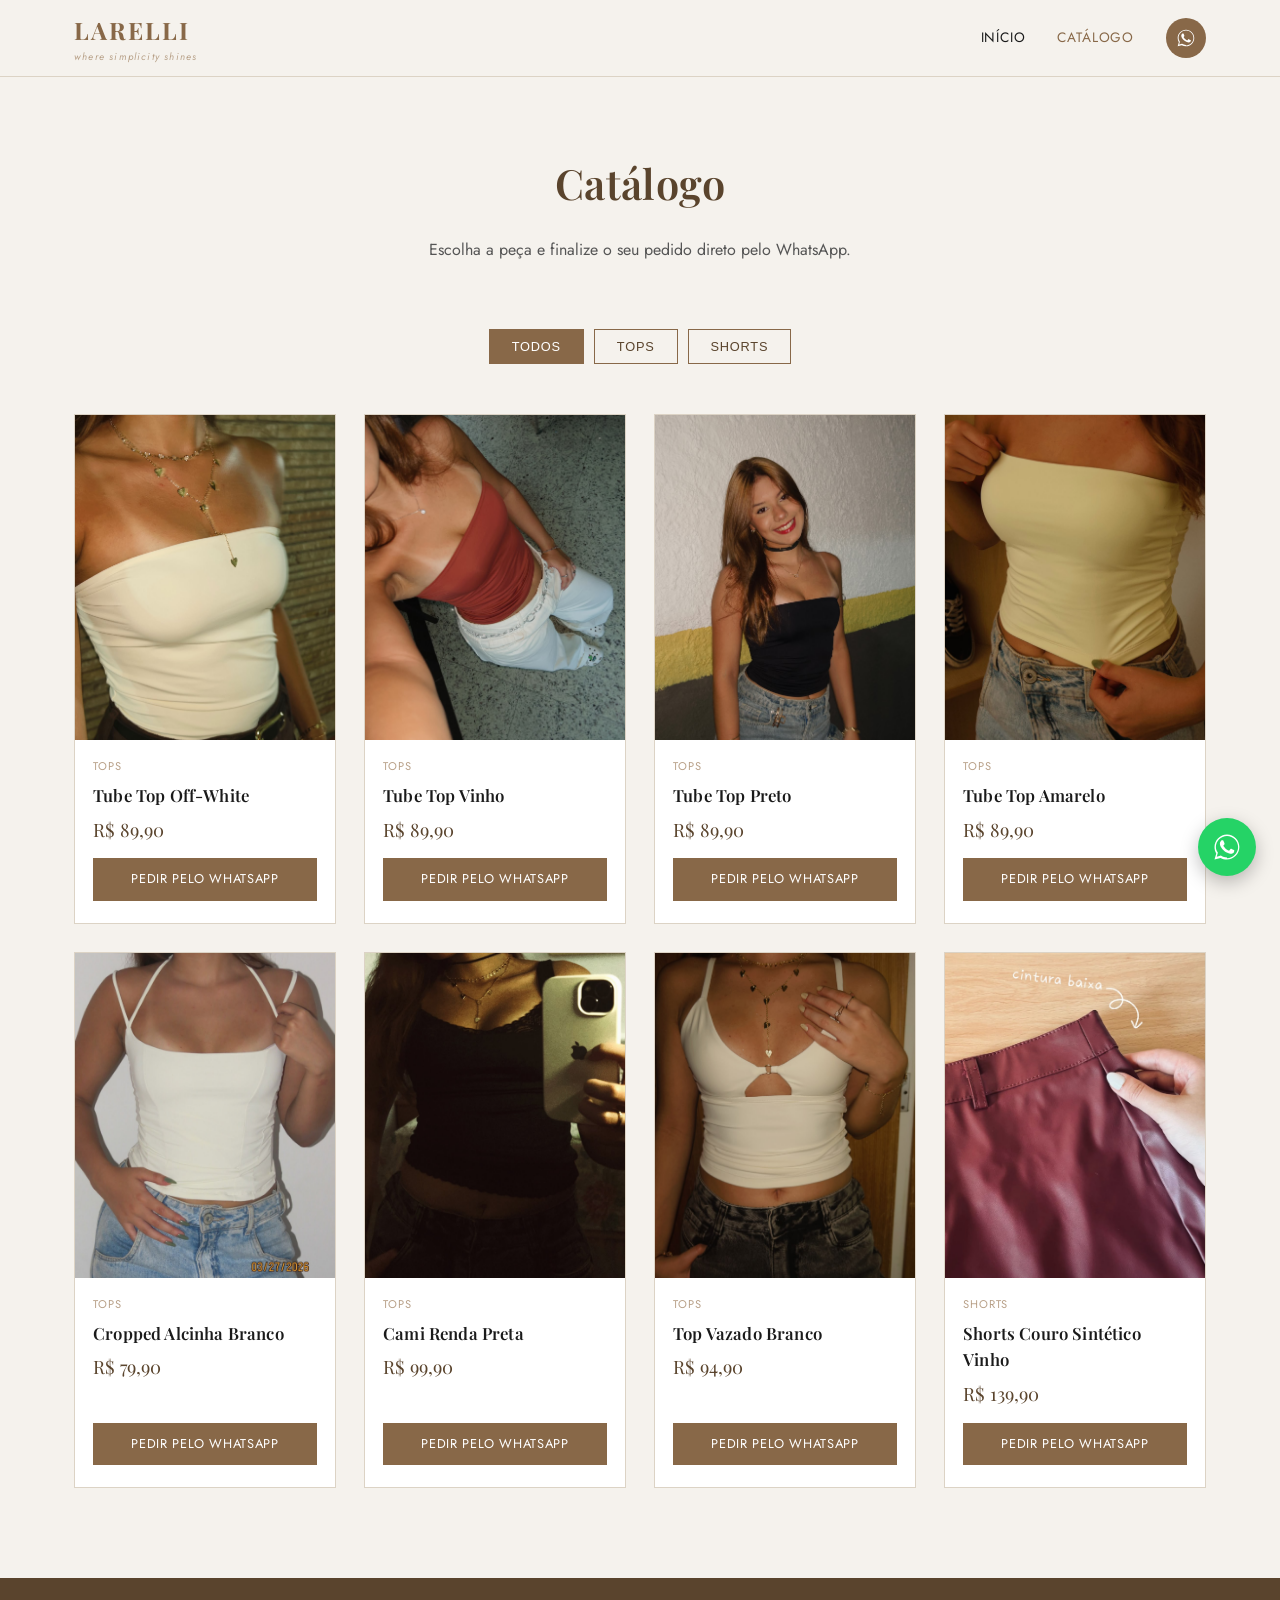
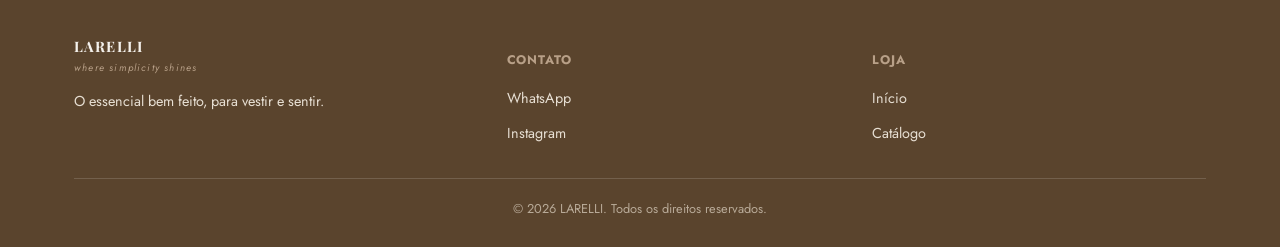
==== catalogo.html @ 491c31d4 "Site inicial da LARELLI" ====
<!DOCTYPE html>
<html lang="pt-BR">
<head>
<meta charset="UTF-8">
<meta name="viewport" content="width=device-width, initial-scale=1.0">
<title>Catálogo — LARELLI</title>
<link rel="icon" type="image/jpeg" href="assets/marca/monograma-larelli.jpeg">
<link rel="preconnect" href="https://fonts.googleapis.com">
<link href="https://fonts.googleapis.com/css2?family=Playfair+Display:wght@500;600;700&family=Jost:wght@300;400;500;600&display=swap" rel="stylesheet">
<link rel="stylesheet" href="assets/css/style.css">
</head>
<body>

<header class="site-header">
  <div class="container">
    <a href="index.html" class="logo">LARELLI<span>where simplicity shines</span></a>
    <nav class="nav">
      <a href="index.html">Início</a>
      <a href="catalogo.html" class="active">Catálogo</a>
      <a class="nav-whatsapp" id="wa-header" target="_blank" rel="noopener" aria-label="WhatsApp">
        <svg viewBox="0 0 24 24" fill="currentColor"><path d="M17.5 14.4c-.3-.1-1.7-.9-2-1-.3-.1-.5-.1-.7.1-.2.3-.8 1-.9 1.2-.2.2-.3.2-.6.1-.3-.1-1.3-.5-2.4-1.5-.9-.8-1.5-1.8-1.7-2.1-.2-.3 0-.5.1-.6.1-.1.3-.3.4-.5.1-.1.2-.3.3-.4.1-.2 0-.4 0-.5C10 9 9.4 7.6 9.1 7c-.2-.5-.4-.4-.6-.4h-.5c-.2 0-.5.1-.7.3-.2.3-1 1-1 2.4s1 2.8 1.1 3c.1.2 2 3.1 4.9 4.3.7.3 1.2.5 1.6.6.7.2 1.3.2 1.8.1.5-.1 1.7-.7 1.9-1.4.2-.7.2-1.2.2-1.4-.1-.1-.3-.2-.6-.3z"/><path d="M12 2C6.5 2 2 6.5 2 12c0 1.9.5 3.6 1.4 5.2L2 22l4.9-1.3c1.5.8 3.2 1.3 5 1.3 5.5 0 10-4.5 10-10S17.5 2 12 2zm0 18.3c-1.7 0-3.3-.5-4.6-1.3l-.3-.2-3.3.9.9-3.2-.2-.3C3.6 14.8 3.1 13.4 3.1 12c0-4.9 4-8.9 8.9-8.9s8.9 4 8.9 8.9-4 8.9-8.9 8.9z"/></svg>
      </a>
    </nav>
    <button class="nav-toggle" aria-label="Menu">
      <svg viewBox="0 0 24 24" fill="none" stroke="currentColor" stroke-width="1.8"><path d="M3 6h18M3 12h18M3 18h18"/></svg>
    </button>
  </div>
</header>

<div class="catalogo-header container">
  <h1>Catálogo</h1>
  <p>Escolha a peça e finalize o seu pedido direto pelo WhatsApp.</p>
</div>

<div class="filtros">
  <button class="filtro-btn active" data-categoria="todos">Todos</button>
  <button class="filtro-btn" data-categoria="tops">Tops</button>
  <button class="filtro-btn" data-categoria="shorts">Shorts</button>
</div>

<div class="container catalogo-grid">
  <div class="grid-produtos" id="grid-produtos">

    <div class="produto-card" data-categoria="tops" data-nome="Tube Top Off-White" data-preco="R$ 89,90"
         data-fotos='["assets/produtos/tube-top-off-white/01.jpeg","assets/produtos/tube-top-off-white/02.jpeg","assets/produtos/tube-top-off-white/03.jpeg","assets/produtos/tube-top-off-white/04.jpeg","assets/produtos/tube-top-off-white/05.jpeg","assets/produtos/tube-top-off-white/06.jpeg","assets/produtos/tube-top-off-white/07.jpeg"]'>
      <div class="produto-photo"><img src="assets/produtos/tube-top-off-white/01.jpeg" alt="Tube Top Off-White"></div>
      <div class="produto-info">
        <span class="categoria">Tops</span><h3>Tube Top Off-White</h3><span class="preco">R$ 89,90</span>
        <a href="#" class="btn-whatsapp-card btn-wa-produto">Pedir pelo WhatsApp</a>
      </div>
    </div>

    <div class="produto-card" data-categoria="tops" data-nome="Tube Top Vinho" data-preco="R$ 89,90"
         data-fotos='["assets/produtos/tube-top-vinho/01.jpeg","assets/produtos/tube-top-vinho/02.jpeg","assets/produtos/tube-top-vinho/03.jpeg","assets/produtos/tube-top-vinho/04.jpeg","assets/produtos/tube-top-vinho/05.jpeg"]'>
      <div class="produto-photo"><img src="assets/produtos/tube-top-vinho/01.jpeg" alt="Tube Top Vinho"></div>
      <div class="produto-info">
        <span class="categoria">Tops</span><h3>Tube Top Vinho</h3><span class="preco">R$ 89,90</span>
        <a href="#" class="btn-whatsapp-card btn-wa-produto">Pedir pelo WhatsApp</a>
      </div>
    </div>

    <div class="produto-card" data-categoria="tops" data-nome="Tube Top Preto" data-preco="R$ 89,90"
         data-fotos='["assets/produtos/tube-top-preto/01.jpeg","assets/produtos/tube-top-preto/02.jpeg","assets/produtos/tube-top-preto/03.jpeg"]'>
      <div class="produto-photo"><img src="assets/produtos/tube-top-preto/01.jpeg" alt="Tube Top Preto"></div>
      <div class="produto-info">
        <span class="categoria">Tops</span><h3>Tube Top Preto</h3><span class="preco">R$ 89,90</span>
        <a href="#" class="btn-whatsapp-card btn-wa-produto">Pedir pelo WhatsApp</a>
      </div>
    </div>

    <div class="produto-card" data-categoria="tops" data-nome="Tube Top Amarelo" data-preco="R$ 89,90"
         data-fotos='["assets/produtos/tube-top-amarelo/01.jpeg","assets/produtos/tube-top-amarelo/02.jpeg","assets/produtos/tube-top-amarelo/03.jpeg","assets/produtos/tube-top-amarelo/04.jpeg","assets/produtos/tube-top-amarelo/05.jpeg","assets/produtos/tube-top-amarelo/06.jpeg","assets/produtos/tube-top-amarelo/07.jpeg","assets/produtos/tube-top-amarelo/08.jpeg"]'>
      <div class="produto-photo"><img src="assets/produtos/tube-top-amarelo/01.jpeg" alt="Tube Top Amarelo"></div>
      <div class="produto-info">
        <span class="categoria">Tops</span><h3>Tube Top Amarelo</h3><span class="preco">R$ 89,90</span>
        <a href="#" class="btn-whatsapp-card btn-wa-produto">Pedir pelo WhatsApp</a>
      </div>
    </div>

    <div class="produto-card" data-categoria="tops" data-nome="Cropped Alcinha Branco" data-preco="R$ 79,90"
         data-fotos='["assets/produtos/cropped-alcinha-branco/01.jpeg","assets/produtos/cropped-alcinha-branco/02.jpeg","assets/produtos/cropped-alcinha-branco/03.jpeg","assets/produtos/cropped-alcinha-branco/04.jpeg","assets/produtos/cropped-alcinha-branco/05.jpeg","assets/produtos/cropped-alcinha-branco/06.jpeg","assets/produtos/cropped-alcinha-branco/07.jpeg","assets/produtos/cropped-alcinha-branco/08.jpeg","assets/produtos/cropped-alcinha-branco/09.jpeg","assets/produtos/cropped-alcinha-branco/10.jpeg","assets/produtos/cropped-alcinha-branco/11.jpeg"]'>
      <div class="produto-photo"><img src="assets/produtos/cropped-alcinha-branco/01.jpeg" alt="Cropped Alcinha Branco"></div>
      <div class="produto-info">
        <span class="categoria">Tops</span><h3>Cropped Alcinha Branco</h3><span class="preco">R$ 79,90</span>
        <a href="#" class="btn-whatsapp-card btn-wa-produto">Pedir pelo WhatsApp</a>
      </div>
    </div>

    <div class="produto-card" data-categoria="tops" data-nome="Cami Renda Preta" data-preco="R$ 99,90"
         data-fotos='["assets/produtos/cami-renda-preta/01.jpeg","assets/produtos/cami-renda-preta/02.jpeg"]'>
      <div class="produto-photo"><img src="assets/produtos/cami-renda-preta/01.jpeg" alt="Cami Renda Preta"></div>
      <div class="produto-info">
        <span class="categoria">Tops</span><h3>Cami Renda Preta</h3><span class="preco">R$ 99,90</span>
        <a href="#" class="btn-whatsapp-card btn-wa-produto">Pedir pelo WhatsApp</a>
      </div>
    </div>

    <div class="produto-card" data-categoria="tops" data-nome="Top Vazado Branco" data-preco="R$ 94,90"
         data-fotos='["assets/produtos/top-vazado-branco/01.jpeg","assets/produtos/top-vazado-branco/02.jpeg"]'>
      <div class="produto-photo"><img src="assets/produtos/top-vazado-branco/01.jpeg" alt="Top Vazado Branco"></div>
      <div class="produto-info">
        <span class="categoria">Tops</span><h3>Top Vazado Branco</h3><span class="preco">R$ 94,90</span>
        <a href="#" class="btn-whatsapp-card btn-wa-produto">Pedir pelo WhatsApp</a>
      </div>
    </div>

    <div class="produto-card" data-categoria="shorts" data-nome="Shorts Couro Sintético Vinho" data-preco="R$ 139,90"
         data-fotos='["assets/produtos/shorts-couro-vinho/01.jpeg","assets/produtos/shorts-couro-vinho/02.jpeg","assets/produtos/shorts-couro-vinho/03.jpeg","assets/produtos/shorts-couro-vinho/04.jpeg"]'>
      <div class="produto-photo"><img src="assets/produtos/shorts-couro-vinho/01.jpeg" alt="Shorts Couro Sintético Vinho"></div>
      <div class="produto-info">
        <span class="categoria">Shorts</span><h3>Shorts Couro Sintético Vinho</h3><span class="preco">R$ 139,90</span>
        <a href="#" class="btn-whatsapp-card btn-wa-produto">Pedir pelo WhatsApp</a>
      </div>
    </div>

  </div>
</div>

<footer class="site-footer">
  <div class="container">
    <div class="footer-grid">
      <div>
        <a href="index.html" class="logo">LARELLI<span>where simplicity shines</span></a>
        <p style="margin-top:14px; max-width:32ch;">O essencial bem feito, para vestir e sentir.</p>
      </div>
      <div>
        <h4>Contato</h4>
        <ul>
          <li><a id="wa-footer" href="#" target="_blank" rel="noopener">WhatsApp</a></li>
          <li><a id="ig-footer" href="#" target="_blank" rel="noopener">Instagram</a></li>
        </ul>
      </div>
      <div>
        <h4>Loja</h4>
        <ul>
          <li><a href="index.html">Início</a></li>
          <li><a href="catalogo.html">Catálogo</a></li>
        </ul>
      </div>
    </div>
    <div class="footer-bottom">© 2026 LARELLI. Todos os direitos reservados.</div>
  </div>
</footer>

<a href="#" id="wa-float" class="whatsapp-float" target="_blank" rel="noopener" aria-label="Fale no WhatsApp">
  <svg viewBox="0 0 24 24" fill="currentColor"><path d="M17.5 14.4c-.3-.1-1.7-.9-2-1-.3-.1-.5-.1-.7.1-.2.3-.8 1-.9 1.2-.2.2-.3.2-.6.1-.3-.1-1.3-.5-2.4-1.5-.9-.8-1.5-1.8-1.7-2.1-.2-.3 0-.5.1-.6.1-.1.3-.3.4-.5.1-.1.2-.3.3-.4.1-.2 0-.4 0-.5C10 9 9.4 7.6 9.1 7c-.2-.5-.4-.4-.6-.4h-.5c-.2 0-.5.1-.7.3-.2.3-1 1-1 2.4s1 2.8 1.1 3c.1.2 2 3.1 4.9 4.3.7.3 1.2.5 1.6.6.7.2 1.3.2 1.8.1.5-.1 1.7-.7 1.9-1.4.2-.7.2-1.2.2-1.4-.1-.1-.3-.2-.6-.3z"/><path d="M12 2C6.5 2 2 6.5 2 12c0 1.9.5 3.6 1.4 5.2L2 22l4.9-1.3c1.5.8 3.2 1.3 5 1.3 5.5 0 10-4.5 10-10S17.5 2 12 2zm0 18.3c-1.7 0-3.3-.5-4.6-1.3l-.3-.2-3.3.9.9-3.2-.2-.3C3.6 14.8 3.1 13.4 3.1 12c0-4.9 4-8.9 8.9-8.9s8.9 4 8.9 8.9-4 8.9-8.9 8.9z"/></svg>
</a>

<!-- Lightbox -->
<div class="lightbox" id="lightbox">
  <div class="lightbox-content">
    <button class="lightbox-close" aria-label="Fechar">
      <svg viewBox="0 0 24 24" fill="none" stroke="currentColor" stroke-width="1.8"><path d="M6 6l12 12M18 6L6 18"/></svg>
    </button>
    <button class="lightbox-nav lightbox-prev" aria-label="Anterior">
      <svg viewBox="0 0 24 24" fill="none" stroke="currentColor" stroke-width="2"><path d="M15 18l-6-6 6-6"/></svg>
    </button>
    <button class="lightbox-nav lightbox-next" aria-label="Próxima">
      <svg viewBox="0 0 24 24" fill="none" stroke="currentColor" stroke-width="2"><path d="M9 18l6-6-6-6"/></svg>
    </button>
    <div class="lightbox-main"><img src="" alt=""></div>
    <div class="lightbox-thumbs"></div>
    <div class="lightbox-info">
      <h3></h3>
      <div class="preco"></div>
      <a href="#" class="btn" target="_blank" rel="noopener">
        <svg width="16" height="16" viewBox="0 0 24 24" fill="currentColor"><path d="M17.5 14.4c-.3-.1-1.7-.9-2-1-.3-.1-.5-.1-.7.1-.2.3-.8 1-.9 1.2-.2.2-.3.2-.6.1-.3-.1-1.3-.5-2.4-1.5-.9-.8-1.5-1.8-1.7-2.1-.2-.3 0-.5.1-.6.1-.1.3-.3.4-.5.1-.1.2-.3.3-.4.1-.2 0-.4 0-.5C10 9 9.4 7.6 9.1 7c-.2-.5-.4-.4-.6-.4h-.5c-.2 0-.5.1-.7.3-.2.3-1 1-1 2.4s1 2.8 1.1 3c.1.2 2 3.1 4.9 4.3.7.3 1.2.5 1.6.6.7.2 1.3.2 1.8.1.5-.1 1.7-.7 1.9-1.4.2-.7.2-1.2.2-1.4-.1-.1-.3-.2-.6-.3z"/><path d="M12 2C6.5 2 2 6.5 2 12c0 1.9.5 3.6 1.4 5.2L2 22l4.9-1.3c1.5.8 3.2 1.3 5 1.3 5.5 0 10-4.5 10-10S17.5 2 12 2zm0 18.3c-1.7 0-3.3-.5-4.6-1.3l-.3-.2-3.3.9.9-3.2-.2-.3C3.6 14.8 3.1 13.4 3.1 12c0-4.9 4-8.9 8.9-8.9s8.9 4 8.9 8.9-4 8.9-8.9 8.9z"/></svg>
        Pedir pelo WhatsApp
      </a>
    </div>
  </div>
</div>

<script src="assets/js/config.js"></script>
<script>
  const waLink = `https://wa.me/${WHATSAPP_NUMERO}?text=${encodeURIComponent('Olá! Gostaria de saber mais sobre os produtos da loja.')}`;
  document.getElementById('wa-header').href = waLink;
  document.getElementById('wa-footer').href = waLink;
  document.getElementById('wa-float').href = waLink;
  document.getElementById('ig-footer').href = `https://instagram.com/${INSTAGRAM_USUARIO}`;

  document.querySelectorAll('.btn-wa-produto').forEach(btn => {
    const card = btn.closest('.produto-card');
    btn.href = `https://wa.me/${WHATSAPP_NUMERO}?text=${encodeURIComponent('Olá! Tenho interesse no produto: ' + card.dataset.nome + '. Ele ainda está disponível?')}`;
  });
</script>
<script src="assets/js/main.js"></script>
</body>
</html>
---- assets/css/style.css ----
/* LARELLI — paleta extraída da logo real da marca */
:root {
  --bg: #F5F2ED;
  --bg-alt: #ECE6DC;
  --text: #1A1A1A;
  --accent: #886848;
  --accent-dark: #5A442D;
  --tan: #B8A088;
  --white: #FFFFFF;
  --border: #DCD3C5;

  --font-serif: 'Playfair Display', 'Georgia', serif;
  --font-sans: 'Jost', 'Helvetica Neue', Arial, sans-serif;

  --max-width: 1180px;
}

* { box-sizing: border-box; }

html { scroll-behavior: smooth; }

body {
  margin: 0;
  background: var(--bg);
  color: var(--text);
  font-family: var(--font-sans);
  font-size: 16px;
  line-height: 1.6;
  -webkit-font-smoothing: antialiased;
}

img { max-width: 100%; display: block; }

a { color: inherit; text-decoration: none; }

h1, h2, h3 {
  font-family: var(--font-serif);
  font-weight: 600;
  margin: 0 0 0.5em;
  letter-spacing: 0.01em;
}

.container {
  max-width: var(--max-width);
  margin: 0 auto;
  padding: 0 24px;
}

/* ---------- Header ---------- */
.site-header {
  position: fixed;
  top: 0; left: 0; right: 0;
  z-index: 100;
  background: rgba(245, 242, 237, 0.92);
  backdrop-filter: blur(6px);
  border-bottom: 1px solid var(--border);
}

.site-header .container {
  display: flex;
  align-items: center;
  justify-content: space-between;
  height: 76px;
}

.logo {
  font-family: var(--font-serif);
  font-size: 1.5rem;
  font-weight: 700;
  letter-spacing: 0.08em;
  color: var(--accent);
}

.logo span {
  display: block;
  font-family: var(--font-sans);
  font-style: italic;
  font-size: 0.62rem;
  letter-spacing: 0.12em;
  color: var(--tan);
  font-weight: 400;
  text-transform: lowercase;
}

.nav {
  display: flex;
  align-items: center;
  gap: 32px;
}

.nav a {
  font-size: 0.85rem;
  letter-spacing: 0.06em;
  text-transform: uppercase;
  color: var(--text);
  transition: color 0.2s ease;
}

.nav a:hover, .nav a.active { color: var(--accent); }

.nav-whatsapp {
  display: flex;
  align-items: center;
  justify-content: center;
  width: 40px; height: 40px;
  border-radius: 50%;
  background: var(--accent);
  color: var(--white) !important;
  transition: background 0.2s ease;
}
.nav-whatsapp:hover { background: var(--accent-dark); }
.nav-whatsapp svg { width: 20px; height: 20px; }

.nav-toggle {
  display: none;
  background: none;
  border: none;
  cursor: pointer;
  padding: 4px;
}
.nav-toggle svg { width: 26px; height: 26px; color: var(--text); }

/* ---------- Hero ---------- */
.hero {
  padding: 150px 0 80px;
}

.hero .container {
  display: grid;
  grid-template-columns: 1.1fr 0.9fr;
  gap: 56px;
  align-items: center;
}

.hero-photo {
  aspect-ratio: 4/5;
  overflow: hidden;
  background: var(--bg-alt);
}
.hero-photo img { width: 100%; height: 100%; object-fit: cover; }

.hero-text .eyebrow {
  text-transform: uppercase;
  letter-spacing: 0.18em;
  font-size: 0.75rem;
  color: var(--tan);
  margin-bottom: 18px;
}

.hero-text h1 {
  font-size: clamp(2.2rem, 4vw, 3.2rem);
  line-height: 1.15;
  color: var(--accent-dark);
}

.hero-text p {
  color: #4a4a4a;
  max-width: 40ch;
  margin-bottom: 28px;
}

.btn {
  display: inline-flex;
  align-items: center;
  gap: 10px;
  padding: 14px 30px;
  background: var(--accent);
  color: var(--white);
  font-size: 0.85rem;
  letter-spacing: 0.08em;
  text-transform: uppercase;
  border: 1px solid var(--accent);
  transition: all 0.25s ease;
  cursor: pointer;
}
.btn:hover { background: var(--accent-dark); border-color: var(--accent-dark); }

.btn-outline {
  background: transparent;
  color: var(--accent-dark);
  border: 1px solid var(--accent-dark);
}
.btn-outline:hover { background: var(--accent-dark); color: var(--white); }

/* ---------- Sections ---------- */
section { padding: 80px 0; }
.section-alt { background: var(--bg-alt); }

.section-head {
  text-align: center;
  max-width: 620px;
  margin: 0 auto 48px;
}
.section-head .eyebrow {
  text-transform: uppercase;
  letter-spacing: 0.18em;
  font-size: 0.75rem;
  color: var(--tan);
  margin-bottom: 12px;
}
.section-head h2 { color: var(--accent-dark); font-size: clamp(1.8rem, 3vw, 2.4rem); }
.section-head p { color: #555; margin-top: 12px; }

.story-grid {
  display: grid;
  grid-template-columns: 0.9fr 1.1fr;
  gap: 56px;
  align-items: center;
}
.story-grid img { width: 100%; }
.story-grid blockquote {
  font-family: var(--font-serif);
  font-style: italic;
  font-size: 1.3rem;
  color: var(--accent-dark);
  border-left: 3px solid var(--accent);
  padding-left: 20px;
  margin: 24px 0;
}
.story-grid p { color: #444; }

/* Diferenciais */
.diferenciais {
  display: grid;
  grid-template-columns: repeat(4, 1fr);
  gap: 32px;
}
.diferencial {
  text-align: center;
  padding: 24px 16px;
}
.diferencial .icon {
  width: 48px; height: 48px;
  margin: 0 auto 16px;
  color: var(--accent);
}
.diferencial h3 { font-size: 1.05rem; color: var(--accent-dark); }
.diferencial p { font-size: 0.9rem; color: #666; margin: 0; }

/* Destaques / grid de produtos */
.grid-produtos {
  display: grid;
  grid-template-columns: repeat(4, 1fr);
  gap: 28px;
}

.produto-card {
  background: var(--white);
  border: 1px solid var(--border);
  display: flex;
  flex-direction: column;
  transition: transform 0.25s ease, box-shadow 0.25s ease;
}
.produto-card:hover { transform: translateY(-4px); box-shadow: 0 12px 28px rgba(90, 68, 45, 0.12); }

.produto-photo {
  aspect-ratio: 4/5;
  overflow: hidden;
  cursor: pointer;
  background: var(--bg-alt);
}
.produto-photo img { width: 100%; height: 100%; object-fit: cover; transition: transform 0.4s ease; }
.produto-card:hover .produto-photo img { transform: scale(1.04); }

.produto-info { padding: 18px 18px 22px; display: flex; flex-direction: column; gap: 6px; flex: 1; }
.produto-info .categoria { font-size: 0.7rem; text-transform: uppercase; letter-spacing: 0.08em; color: var(--tan); }
.produto-info h3 { font-size: 1.05rem; margin: 0; color: var(--text); }
.produto-info .preco { font-family: var(--font-serif); font-size: 1.15rem; color: var(--accent-dark); margin-bottom: 8px; }

.btn-whatsapp-card {
  margin-top: auto;
  display: flex;
  align-items: center;
  justify-content: center;
  gap: 8px;
  padding: 11px;
  background: var(--accent);
  color: var(--white);
  font-size: 0.8rem;
  letter-spacing: 0.05em;
  text-transform: uppercase;
  transition: background 0.2s ease;
}
.btn-whatsapp-card:hover { background: var(--accent-dark); }
.btn-whatsapp-card svg { width: 16px; height: 16px; }

.ver-catalogo-cta { text-align: center; margin-top: 48px; }

/* Instagram */
.instagram-grid {
  display: grid;
  grid-template-columns: repeat(4, 1fr);
  gap: 4px;
}
.instagram-grid a { aspect-ratio: 1; overflow: hidden; position: relative; }
.instagram-grid img { width: 100%; height: 100%; object-fit: cover; transition: transform 0.3s ease; }
.instagram-grid a:hover img { transform: scale(1.06); }

/* ---------- Catálogo ---------- */
.catalogo-header { padding: 150px 0 30px; text-align: center; }
.catalogo-header h1 { color: var(--accent-dark); font-size: clamp(2rem, 4vw, 2.6rem); }
.catalogo-header p { color: #555; }

.filtros {
  display: flex;
  justify-content: center;
  flex-wrap: wrap;
  gap: 10px;
  padding: 20px 0 50px;
}
.filtro-btn {
  padding: 9px 22px;
  border: 1px solid var(--accent);
  background: transparent;
  color: var(--accent-dark);
  font-size: 0.8rem;
  letter-spacing: 0.06em;
  text-transform: uppercase;
  cursor: pointer;
  transition: all 0.2s ease;
}
.filtro-btn:hover { background: var(--bg-alt); }
.filtro-btn.active { background: var(--accent); color: var(--white); }

.catalogo-grid { padding-bottom: 90px; }

/* ---------- Lightbox modal ---------- */
.lightbox {
  position: fixed;
  inset: 0;
  background: rgba(26, 26, 26, 0.92);
  z-index: 1000;
  display: none;
  align-items: center;
  justify-content: center;
  padding: 24px;
}
.lightbox.open { display: flex; }

.lightbox-content {
  position: relative;
  max-width: 720px;
  max-height: 92vh;
  width: 100%;
  background: var(--bg);
  padding: 24px;
  overflow-y: auto;
}

.lightbox-main {
  height: min(55vh, 520px);
  overflow: hidden;
  background: var(--bg-alt);
  margin-bottom: 14px;
}
.lightbox-main img { width: 100%; height: 100%; object-fit: contain; }

.lightbox-thumbs { display: flex; gap: 8px; overflow-x: auto; padding-bottom: 4px; }
.lightbox-thumbs img {
  width: 64px; height: 80px; object-fit: cover;
  cursor: pointer;
  opacity: 0.55;
  border: 1px solid transparent;
  flex-shrink: 0;
}
.lightbox-thumbs img.active { opacity: 1; border-color: var(--accent); }

.lightbox-info { margin-top: 16px; }
.lightbox-info h3 { color: var(--accent-dark); margin-bottom: 4px; }
.lightbox-info .preco { font-family: var(--font-serif); font-size: 1.2rem; color: var(--accent); margin-bottom: 14px; }

.lightbox-close {
  position: absolute;
  top: -44px; right: 0;
  background: none;
  border: none;
  color: var(--white);
  cursor: pointer;
  padding: 6px;
}
.lightbox-close svg { width: 26px; height: 26px; }

.lightbox-nav {
  position: absolute;
  top: 50%;
  transform: translateY(-50%);
  background: rgba(255,255,255,0.85);
  border: none;
  width: 40px; height: 40px;
  cursor: pointer;
  display: flex; align-items: center; justify-content: center;
}
.lightbox-nav svg { width: 20px; height: 20px; color: var(--accent-dark); }
.lightbox-prev { left: -20px; }
.lightbox-next { right: -20px; }

/* ---------- Floating WhatsApp button ---------- */
.whatsapp-float {
  position: fixed;
  bottom: 24px;
  right: 24px;
  width: 58px; height: 58px;
  border-radius: 50%;
  background: #25D366;
  display: flex;
  align-items: center;
  justify-content: center;
  box-shadow: 0 6px 18px rgba(0,0,0,0.25);
  z-index: 200;
  transition: transform 0.2s ease;
}
.whatsapp-float:hover { transform: scale(1.08); }
.whatsapp-float svg { width: 30px; height: 30px; color: white; }

/* ---------- Footer ---------- */
.site-footer {
  background: var(--accent-dark);
  color: var(--bg);
  padding: 56px 0 28px;
}
.footer-grid {
  display: grid;
  grid-template-columns: 1.2fr 1fr 1fr;
  gap: 32px;
  margin-bottom: 32px;
}
.footer-grid .logo { color: var(--bg); }
.footer-grid .logo span { color: var(--tan); }
.footer-grid p, .footer-grid a { color: #E7DFD3; font-size: 0.9rem; }
.footer-grid h4 {
  font-family: var(--font-sans);
  text-transform: uppercase;
  letter-spacing: 0.08em;
  font-size: 0.78rem;
  color: var(--tan);
  margin-bottom: 14px;
}
.footer-grid ul { list-style: none; padding: 0; margin: 0; display: flex; flex-direction: column; gap: 10px; }
.footer-grid a:hover { color: var(--white); }
.footer-bottom {
  border-top: 1px solid rgba(255,255,255,0.15);
  padding-top: 20px;
  text-align: center;
  font-size: 0.8rem;
  color: #B8AA98;
}

/* ---------- Responsive ---------- */
@media (max-width: 900px) {
  .hero .container { grid-template-columns: 1fr; }
  .hero-photo { order: -1; }
  .diferenciais { grid-template-columns: repeat(2, 1fr); }
  .grid-produtos { grid-template-columns: repeat(2, 1fr); }
  .instagram-grid { grid-template-columns: repeat(2, 1fr); }
  .story-grid { grid-template-columns: 1fr; }
  .footer-grid { grid-template-columns: 1fr; gap: 24px; }
}

@media (max-width: 600px) {
  .nav { position: fixed; top: 76px; left: 0; right: 0; background: var(--bg); flex-direction: column; padding: 24px; gap: 20px; border-bottom: 1px solid var(--border); transform: translateY(-150%); transition: transform 0.3s ease; }
  .nav.open { transform: translateY(0); }
  .nav-toggle { display: block; }
  .diferenciais { grid-template-columns: 1fr; }
  .grid-produtos { grid-template-columns: 1fr 1fr; gap: 16px; }
  .lightbox-nav { display: none; }
}
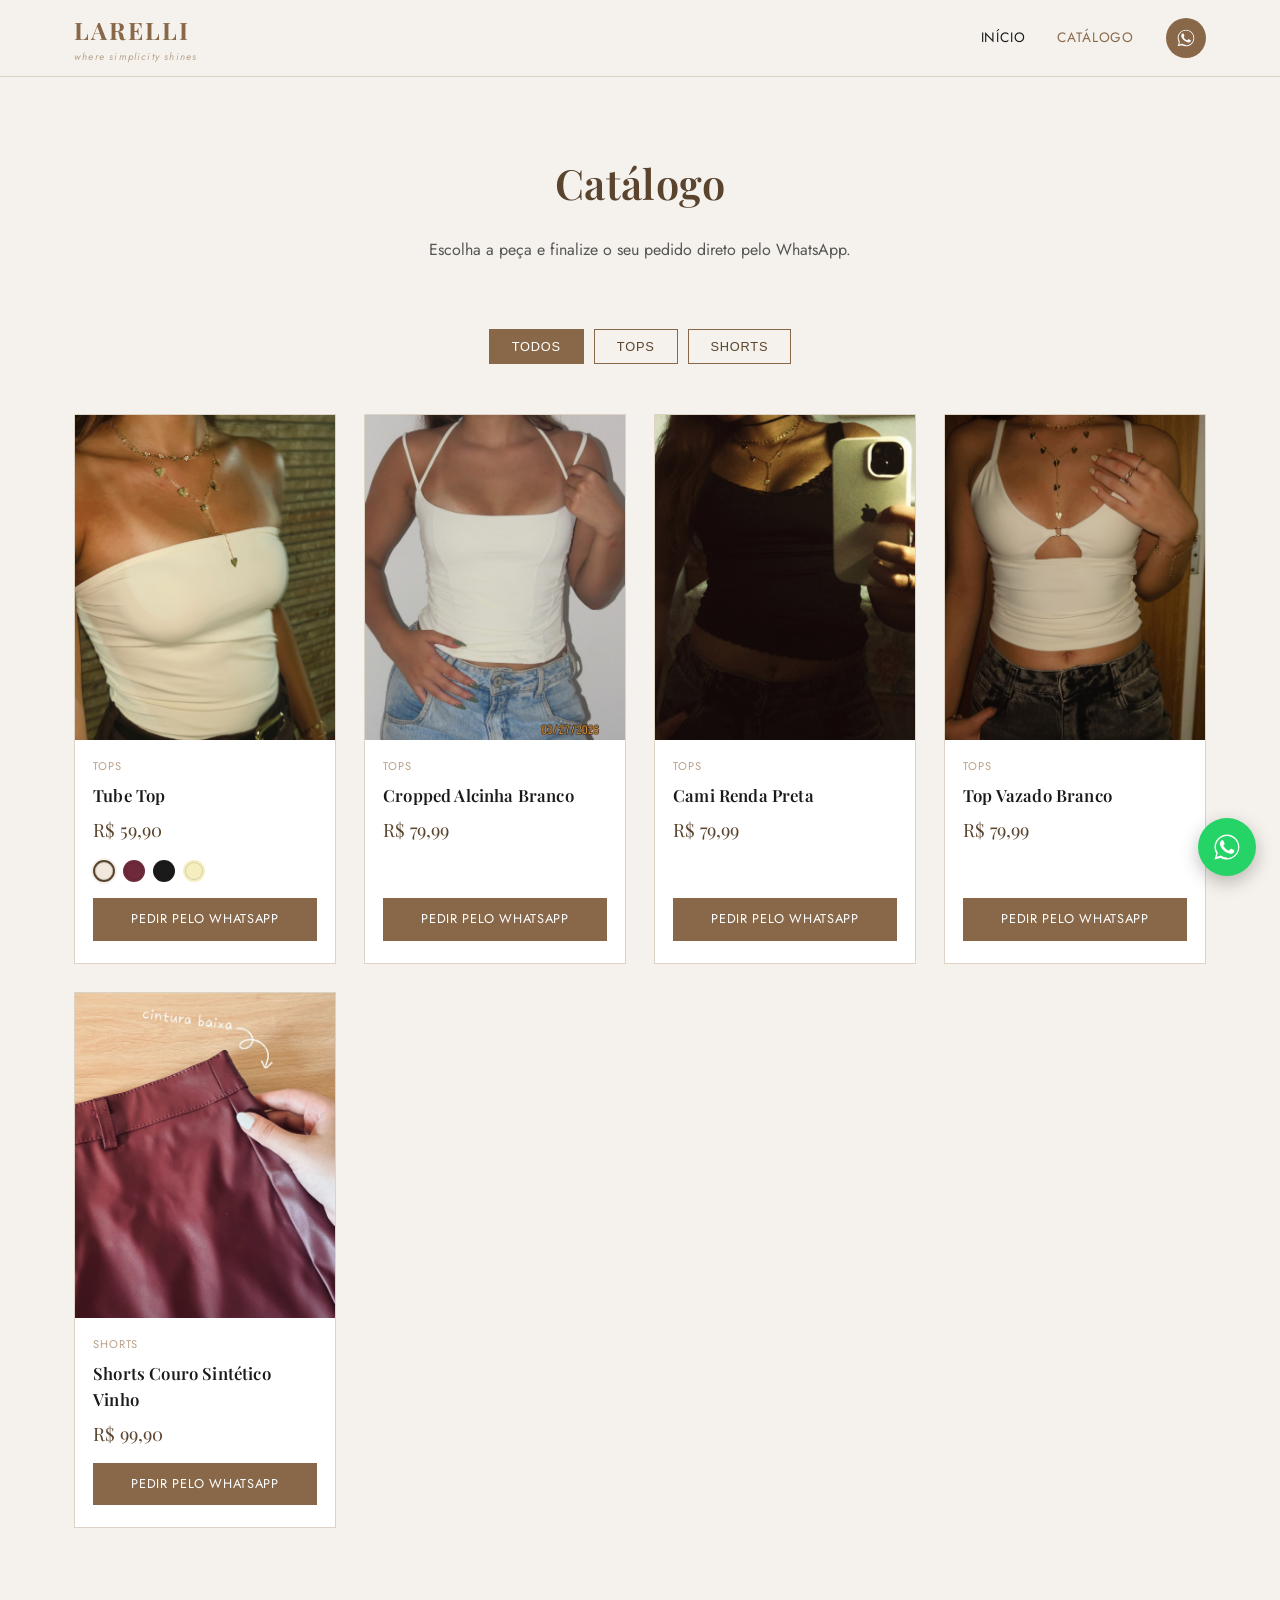
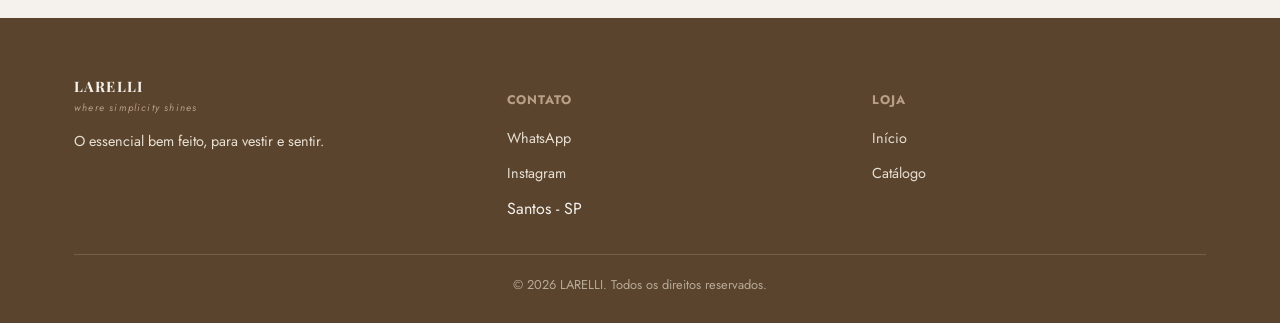
==== commit 656bfe63: "Dados reais: WhatsApp, cidade, precos e variantes de cor do tube top" ====
--- a/catalogo.html
+++ b/catalogo.html
@@ -7,7 +7,7 @@
 <link rel="icon" type="image/jpeg" href="assets/marca/monograma-larelli.jpeg">
 <link rel="preconnect" href="https://fonts.googleapis.com">
 <link href="https://fonts.googleapis.com/css2?family=Playfair+Display:wght@500;600;700&family=Jost:wght@300;400;500;600&display=swap" rel="stylesheet">
-<link rel="stylesheet" href="assets/css/style.css">
+<link rel="stylesheet" href="assets/css/style.css?v=2">
 </head>
 <body>
 
@@ -41,74 +41,48 @@
 <div class="container catalogo-grid">
   <div class="grid-produtos" id="grid-produtos">
 
-    <div class="produto-card" data-categoria="tops" data-nome="Tube Top Off-White" data-preco="R$ 89,90"
-         data-fotos='["assets/produtos/tube-top-off-white/01.jpeg","assets/produtos/tube-top-off-white/02.jpeg","assets/produtos/tube-top-off-white/03.jpeg","assets/produtos/tube-top-off-white/04.jpeg","assets/produtos/tube-top-off-white/05.jpeg","assets/produtos/tube-top-off-white/06.jpeg","assets/produtos/tube-top-off-white/07.jpeg"]'>
-      <div class="produto-photo"><img src="assets/produtos/tube-top-off-white/01.jpeg" alt="Tube Top Off-White"></div>
+    <div class="produto-card" data-categoria="tops" data-nome="Tube Top" data-preco="R$ 59,90"
+         data-variantes='[{"nome":"Off-White","cor":"#F0E9DC","fotos":["assets/produtos/tube-top-off-white/01.jpeg","assets/produtos/tube-top-off-white/02.jpeg","assets/produtos/tube-top-off-white/03.jpeg","assets/produtos/tube-top-off-white/04.jpeg","assets/produtos/tube-top-off-white/05.jpeg","assets/produtos/tube-top-off-white/06.jpeg","assets/produtos/tube-top-off-white/07.jpeg"]},{"nome":"Vinho","cor":"#6E2A3A","fotos":["assets/produtos/tube-top-vinho/01.jpeg","assets/produtos/tube-top-vinho/02.jpeg","assets/produtos/tube-top-vinho/03.jpeg","assets/produtos/tube-top-vinho/04.jpeg","assets/produtos/tube-top-vinho/05.jpeg"]},{"nome":"Preto","cor":"#1A1A1A","fotos":["assets/produtos/tube-top-preto/01.jpeg","assets/produtos/tube-top-preto/02.jpeg","assets/produtos/tube-top-preto/03.jpeg"]},{"nome":"Amarelo","cor":"#F5EFC0","fotos":["assets/produtos/tube-top-amarelo/01.jpeg","assets/produtos/tube-top-amarelo/02.jpeg","assets/produtos/tube-top-amarelo/03.jpeg","assets/produtos/tube-top-amarelo/04.jpeg","assets/produtos/tube-top-amarelo/05.jpeg","assets/produtos/tube-top-amarelo/06.jpeg","assets/produtos/tube-top-amarelo/07.jpeg","assets/produtos/tube-top-amarelo/08.jpeg"]}]'>
+      <div class="produto-photo"><img src="assets/produtos/tube-top-off-white/01.jpeg" alt="Tube Top"></div>
       <div class="produto-info">
-        <span class="categoria">Tops</span><h3>Tube Top Off-White</h3><span class="preco">R$ 89,90</span>
+        <span class="categoria">Tops</span><h3>Tube Top</h3><span class="preco">R$ 59,90</span>
+        <div class="variantes"></div>
         <a href="#" class="btn-whatsapp-card btn-wa-produto">Pedir pelo WhatsApp</a>
       </div>
     </div>
 
-    <div class="produto-card" data-categoria="tops" data-nome="Tube Top Vinho" data-preco="R$ 89,90"
-         data-fotos='["assets/produtos/tube-top-vinho/01.jpeg","assets/produtos/tube-top-vinho/02.jpeg","assets/produtos/tube-top-vinho/03.jpeg","assets/produtos/tube-top-vinho/04.jpeg","assets/produtos/tube-top-vinho/05.jpeg"]'>
-      <div class="produto-photo"><img src="assets/produtos/tube-top-vinho/01.jpeg" alt="Tube Top Vinho"></div>
+    <div class="produto-card" data-categoria="tops" data-nome="Cropped Alcinha Branco" data-preco="R$ 79,99"
+         data-fotos='["assets/produtos/cropped-alcinha-branco/01.jpeg","assets/produtos/cropped-alcinha-branco/02.jpeg","assets/produtos/cropped-alcinha-branco/03.jpeg","assets/produtos/cropped-alcinha-branco/04.jpeg","assets/produtos/cropped-alcinha-branco/05.jpeg","assets/produtos/cropped-alcinha-branco/06.jpeg","assets/produtos/cropped-alcinha-branco/07.jpeg","assets/produtos/cropped-alcinha-branco/08.jpeg","assets/produtos/cropped-alcinha-branco/09.jpeg","assets/produtos/cropped-alcinha-branco/10.jpeg","assets/produtos/cropped-alcinha-branco/11.jpeg"]'>
+      <div class="produto-photo"><img src="assets/produtos/cropped-alcinha-branco/01.jpeg" alt="Cropped Alcinha Branco"></div>
       <div class="produto-info">
-        <span class="categoria">Tops</span><h3>Tube Top Vinho</h3><span class="preco">R$ 89,90</span>
+        <span class="categoria">Tops</span><h3>Cropped Alcinha Branco</h3><span class="preco">R$ 79,99</span>
         <a href="#" class="btn-whatsapp-card btn-wa-produto">Pedir pelo WhatsApp</a>
       </div>
     </div>
 
-    <div class="produto-card" data-categoria="tops" data-nome="Tube Top Preto" data-preco="R$ 89,90"
-         data-fotos='["assets/produtos/tube-top-preto/01.jpeg","assets/produtos/tube-top-preto/02.jpeg","assets/produtos/tube-top-preto/03.jpeg"]'>
-      <div class="produto-photo"><img src="assets/produtos/tube-top-preto/01.jpeg" alt="Tube Top Preto"></div>
+    <div class="produto-card" data-categoria="tops" data-nome="Cami Renda Preta" data-preco="R$ 79,99"
+         data-fotos='["assets/produtos/cami-renda-preta/01.jpeg","assets/produtos/cami-renda-preta/02.jpeg"]'>
+      <div class="produto-photo"><img src="assets/produtos/cami-renda-preta/01.jpeg" alt="Cami Renda Preta"></div>
       <div class="produto-info">
-        <span class="categoria">Tops</span><h3>Tube Top Preto</h3><span class="preco">R$ 89,90</span>
+        <span class="categoria">Tops</span><h3>Cami Renda Preta</h3><span class="preco">R$ 79,99</span>
         <a href="#" class="btn-whatsapp-card btn-wa-produto">Pedir pelo WhatsApp</a>
       </div>
     </div>
 
-    <div class="produto-card" data-categoria="tops" data-nome="Tube Top Amarelo" data-preco="R$ 89,90"
-         data-fotos='["assets/produtos/tube-top-amarelo/01.jpeg","assets/produtos/tube-top-amarelo/02.jpeg","assets/produtos/tube-top-amarelo/03.jpeg","assets/produtos/tube-top-amarelo/04.jpeg","assets/produtos/tube-top-amarelo/05.jpeg","assets/produtos/tube-top-amarelo/06.jpeg","assets/produtos/tube-top-amarelo/07.jpeg","assets/produtos/tube-top-amarelo/08.jpeg"]'>
-      <div class="produto-photo"><img src="assets/produtos/tube-top-amarelo/01.jpeg" alt="Tube Top Amarelo"></div>
+    <div class="produto-card" data-categoria="tops" data-nome="Top Vazado Branco" data-preco="R$ 79,99"
+         data-fotos='["assets/produtos/top-vazado-branco/01.jpeg","assets/produtos/top-vazado-branco/02.jpeg"]'>
+      <div class="produto-photo"><img src="assets/produtos/top-vazado-branco/01.jpeg" alt="Top Vazado Branco"></div>
       <div class="produto-info">
-        <span class="categoria">Tops</span><h3>Tube Top Amarelo</h3><span class="preco">R$ 89,90</span>
+        <span class="categoria">Tops</span><h3>Top Vazado Branco</h3><span class="preco">R$ 79,99</span>
         <a href="#" class="btn-whatsapp-card btn-wa-produto">Pedir pelo WhatsApp</a>
       </div>
     </div>
 
-    <div class="produto-card" data-categoria="tops" data-nome="Cropped Alcinha Branco" data-preco="R$ 79,90"
-         data-fotos='["assets/produtos/cropped-alcinha-branco/01.jpeg","assets/produtos/cropped-alcinha-branco/02.jpeg","assets/produtos/cropped-alcinha-branco/03.jpeg","assets/produtos/cropped-alcinha-branco/04.jpeg","assets/produtos/cropped-alcinha-branco/05.jpeg","assets/produtos/cropped-alcinha-branco/06.jpeg","assets/produtos/cropped-alcinha-branco/07.jpeg","assets/produtos/cropped-alcinha-branco/08.jpeg","assets/produtos/cropped-alcinha-branco/09.jpeg","assets/produtos/cropped-alcinha-branco/10.jpeg","assets/produtos/cropped-alcinha-branco/11.jpeg"]'>
-      <div class="produto-photo"><img src="assets/produtos/cropped-alcinha-branco/01.jpeg" alt="Cropped Alcinha Branco"></div>
-      <div class="produto-info">
-        <span class="categoria">Tops</span><h3>Cropped Alcinha Branco</h3><span class="preco">R$ 79,90</span>
-        <a href="#" class="btn-whatsapp-card btn-wa-produto">Pedir pelo WhatsApp</a>
-      </div>
-    </div>
-
-    <div class="produto-card" data-categoria="tops" data-nome="Cami Renda Preta" data-preco="R$ 99,90"
-         data-fotos='["assets/produtos/cami-renda-preta/01.jpeg","assets/produtos/cami-renda-preta/02.jpeg"]'>
-      <div class="produto-photo"><img src="assets/produtos/cami-renda-preta/01.jpeg" alt="Cami Renda Preta"></div>
-      <div class="produto-info">
-        <span class="categoria">Tops</span><h3>Cami Renda Preta</h3><span class="preco">R$ 99,90</span>
-        <a href="#" class="btn-whatsapp-card btn-wa-produto">Pedir pelo WhatsApp</a>
-      </div>
-    </div>
-
-    <div class="produto-card" data-categoria="tops" data-nome="Top Vazado Branco" data-preco="R$ 94,90"
-         data-fotos='["assets/produtos/top-vazado-branco/01.jpeg","assets/produtos/top-vazado-branco/02.jpeg"]'>
-      <div class="produto-photo"><img src="assets/produtos/top-vazado-branco/01.jpeg" alt="Top Vazado Branco"></div>
-      <div class="produto-info">
-        <span class="categoria">Tops</span><h3>Top Vazado Branco</h3><span class="preco">R$ 94,90</span>
-        <a href="#" class="btn-whatsapp-card btn-wa-produto">Pedir pelo WhatsApp</a>
-      </div>
-    </div>
-
-    <div class="produto-card" data-categoria="shorts" data-nome="Shorts Couro Sintético Vinho" data-preco="R$ 139,90"
+    <div class="produto-card" data-categoria="shorts" data-nome="Shorts Couro Sintético Vinho" data-preco="R$ 99,90"
          data-fotos='["assets/produtos/shorts-couro-vinho/01.jpeg","assets/produtos/shorts-couro-vinho/02.jpeg","assets/produtos/shorts-couro-vinho/03.jpeg","assets/produtos/shorts-couro-vinho/04.jpeg"]'>
       <div class="produto-photo"><img src="assets/produtos/shorts-couro-vinho/01.jpeg" alt="Shorts Couro Sintético Vinho"></div>
       <div class="produto-info">
-        <span class="categoria">Shorts</span><h3>Shorts Couro Sintético Vinho</h3><span class="preco">R$ 139,90</span>
+        <span class="categoria">Shorts</span><h3>Shorts Couro Sintético Vinho</h3><span class="preco">R$ 99,90</span>
         <a href="#" class="btn-whatsapp-card btn-wa-produto">Pedir pelo WhatsApp</a>
       </div>
     </div>
@@ -128,6 +102,7 @@
         <ul>
           <li><a id="wa-footer" href="#" target="_blank" rel="noopener">WhatsApp</a></li>
           <li><a id="ig-footer" href="#" target="_blank" rel="noopener">Instagram</a></li>
+          <li>Santos - SP</li>
         </ul>
       </div>
       <div>
@@ -171,19 +146,14 @@
   </div>
 </div>
 
-<script src="assets/js/config.js"></script>
+<script src="assets/js/config.js?v=2"></script>
 <script>
   const waLink = `https://wa.me/${WHATSAPP_NUMERO}?text=${encodeURIComponent('Olá! Gostaria de saber mais sobre os produtos da loja.')}`;
   document.getElementById('wa-header').href = waLink;
   document.getElementById('wa-footer').href = waLink;
   document.getElementById('wa-float').href = waLink;
   document.getElementById('ig-footer').href = `https://instagram.com/${INSTAGRAM_USUARIO}`;
-
-  document.querySelectorAll('.btn-wa-produto').forEach(btn => {
-    const card = btn.closest('.produto-card');
-    btn.href = `https://wa.me/${WHATSAPP_NUMERO}?text=${encodeURIComponent('Olá! Tenho interesse no produto: ' + card.dataset.nome + '. Ele ainda está disponível?')}`;
-  });
 </script>
-<script src="assets/js/main.js"></script>
+<script src="assets/js/main.js?v=2"></script>
 </body>
 </html>
--- a/assets/css/style.css
+++ b/assets/css/style.css
@@ -286,6 +286,19 @@
 
 .ver-catalogo-cta { text-align: center; margin-top: 48px; }
 
+.variantes { display: flex; gap: 8px; margin: 2px 0 10px; }
+.variante-swatch {
+  width: 22px; height: 22px;
+  border-radius: 50%;
+  border: 2px solid transparent;
+  box-shadow: inset 0 0 0 1px rgba(26,26,26,0.15);
+  cursor: pointer;
+  padding: 0;
+  transition: border-color 0.15s ease, transform 0.15s ease;
+}
+.variante-swatch:hover { transform: scale(1.12); }
+.variante-swatch.active { border-color: var(--accent-dark); box-shadow: inset 0 0 0 1px rgba(26,26,26,0.15), 0 0 0 2px var(--bg); }
+
 /* Instagram */
 .instagram-grid {
   display: grid;
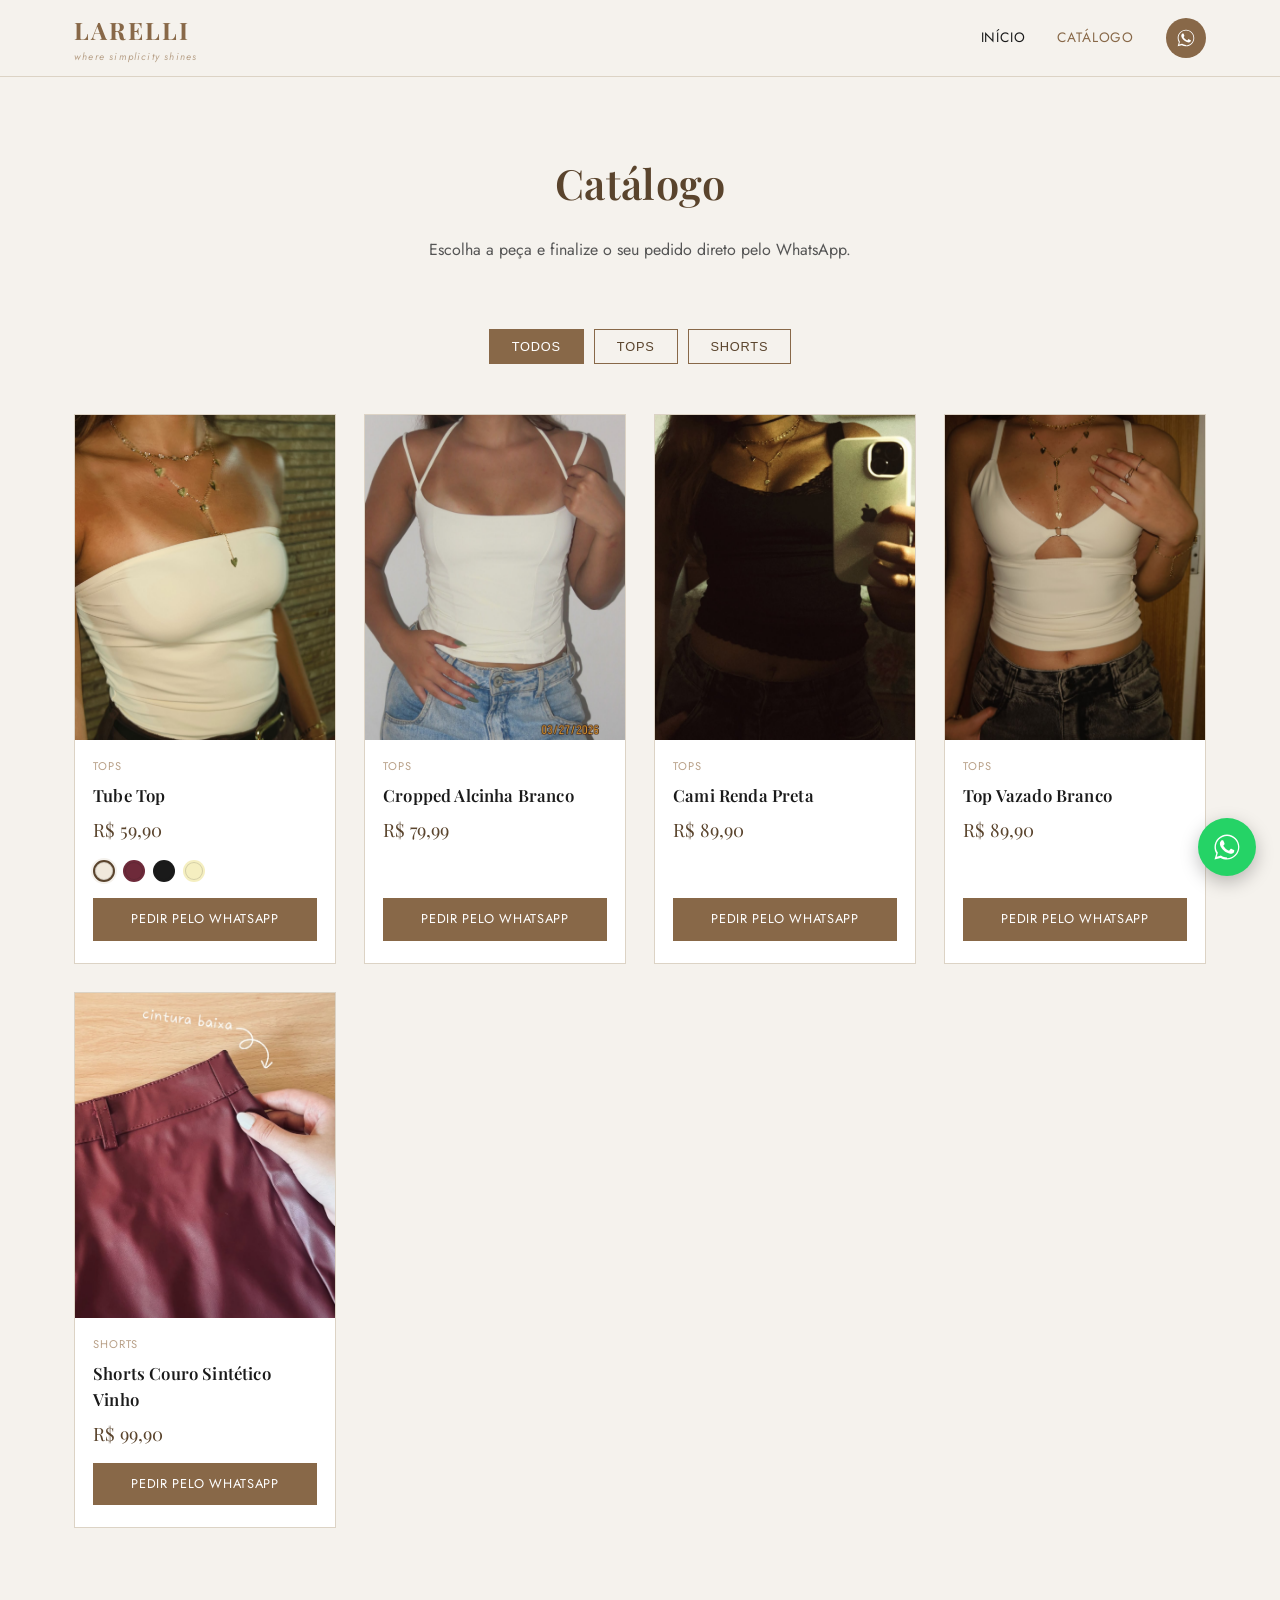
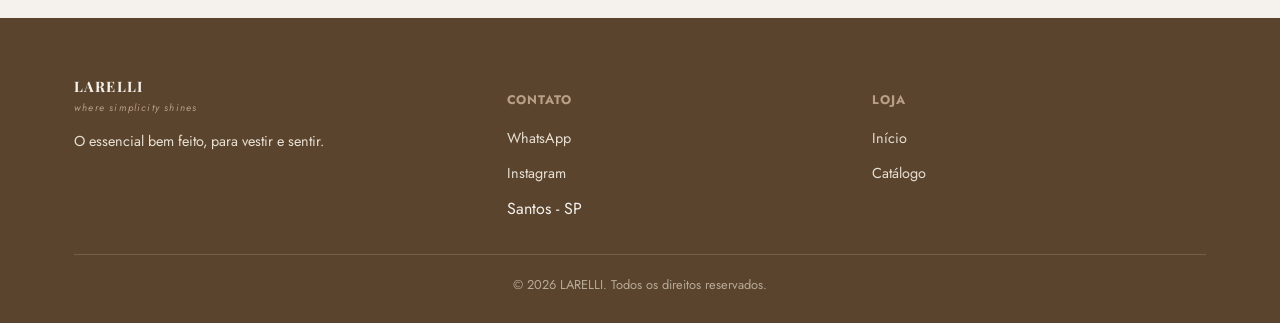
==== commit eff629f3: "Ajusta precos: Cami Renda Preta e Top Vazado Branco para R$ 89,90" ====
--- a/catalogo.html
+++ b/catalogo.html
@@ -60,20 +60,20 @@
       </div>
     </div>
 
-    <div class="produto-card" data-categoria="tops" data-nome="Cami Renda Preta" data-preco="R$ 79,99"
+    <div class="produto-card" data-categoria="tops" data-nome="Cami Renda Preta" data-preco="R$ 89,90"
          data-fotos='["assets/produtos/cami-renda-preta/01.jpeg","assets/produtos/cami-renda-preta/02.jpeg"]'>
       <div class="produto-photo"><img src="assets/produtos/cami-renda-preta/01.jpeg" alt="Cami Renda Preta"></div>
       <div class="produto-info">
-        <span class="categoria">Tops</span><h3>Cami Renda Preta</h3><span class="preco">R$ 79,99</span>
+        <span class="categoria">Tops</span><h3>Cami Renda Preta</h3><span class="preco">R$ 89,90</span>
         <a href="#" class="btn-whatsapp-card btn-wa-produto">Pedir pelo WhatsApp</a>
       </div>
     </div>
 
-    <div class="produto-card" data-categoria="tops" data-nome="Top Vazado Branco" data-preco="R$ 79,99"
+    <div class="produto-card" data-categoria="tops" data-nome="Top Vazado Branco" data-preco="R$ 89,90"
          data-fotos='["assets/produtos/top-vazado-branco/01.jpeg","assets/produtos/top-vazado-branco/02.jpeg"]'>
       <div class="produto-photo"><img src="assets/produtos/top-vazado-branco/01.jpeg" alt="Top Vazado Branco"></div>
       <div class="produto-info">
-        <span class="categoria">Tops</span><h3>Top Vazado Branco</h3><span class="preco">R$ 79,99</span>
+        <span class="categoria">Tops</span><h3>Top Vazado Branco</h3><span class="preco">R$ 89,90</span>
         <a href="#" class="btn-whatsapp-card btn-wa-produto">Pedir pelo WhatsApp</a>
       </div>
     </div>
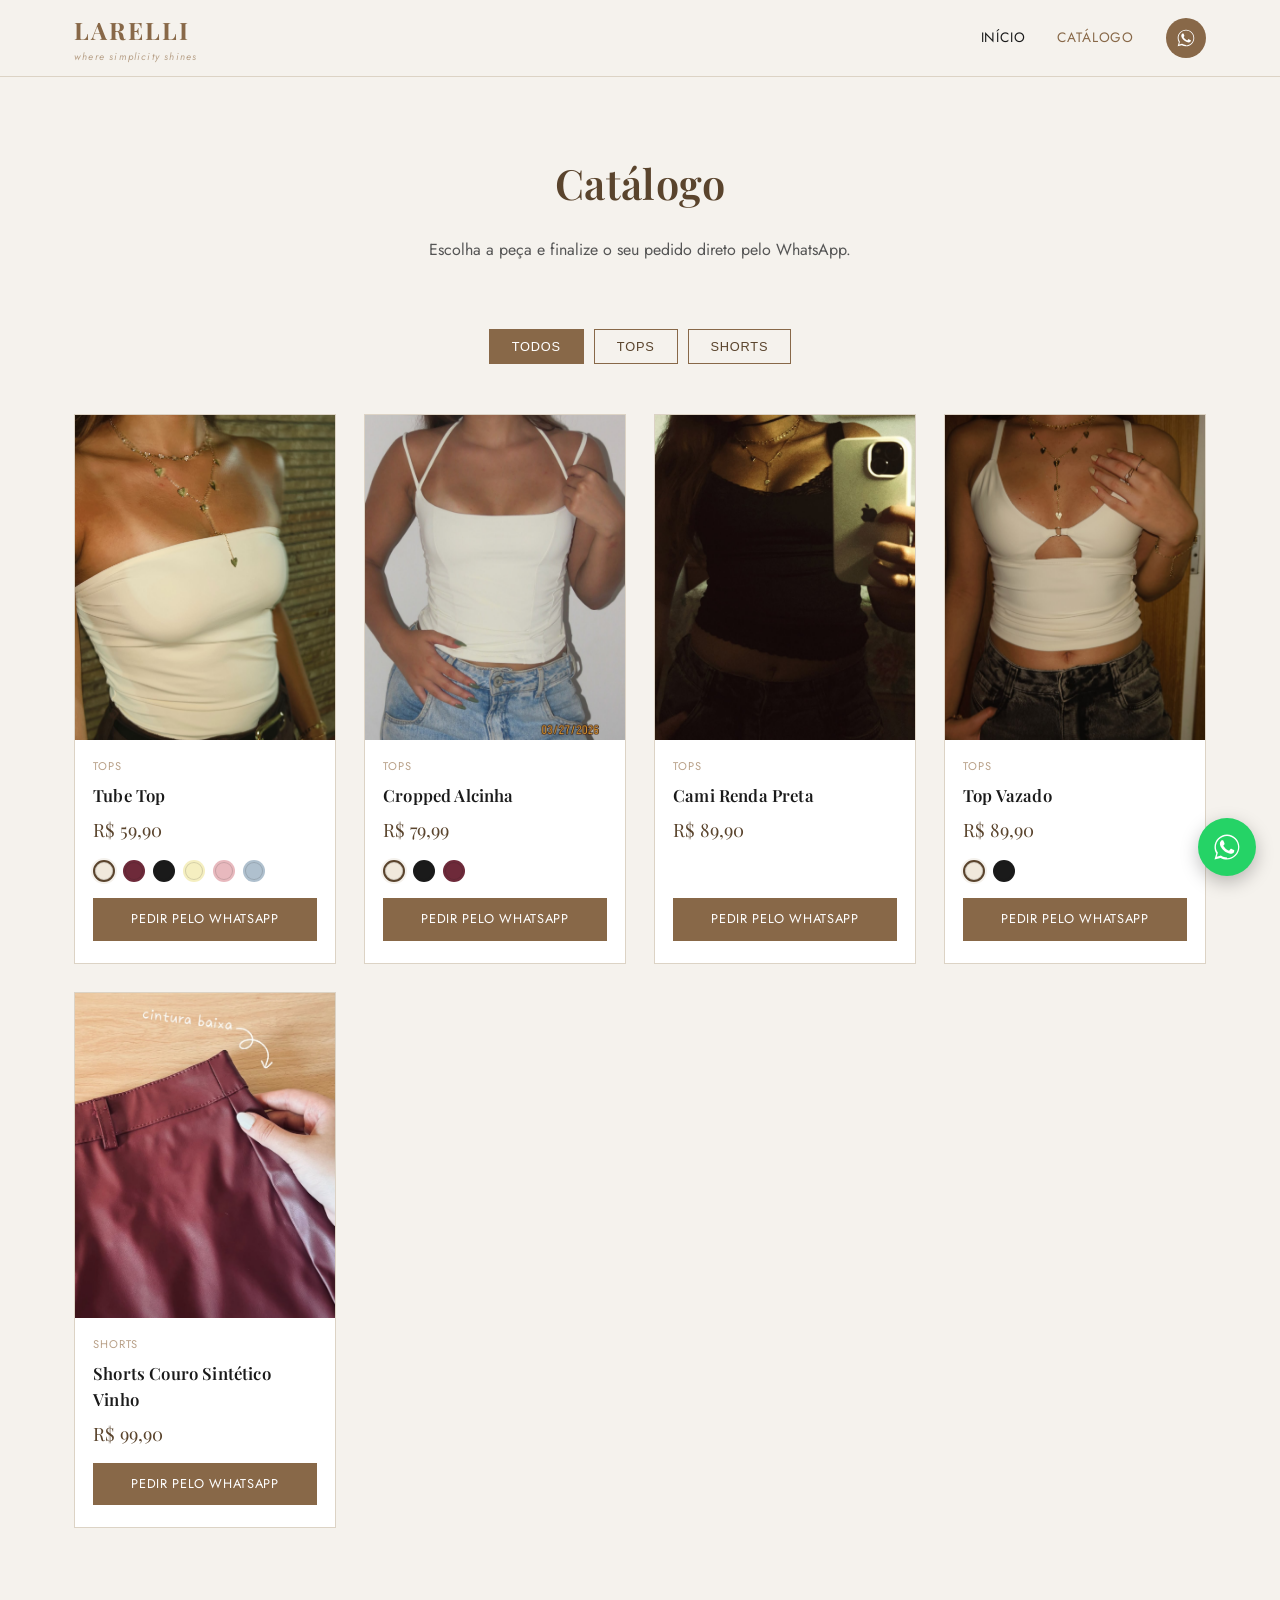
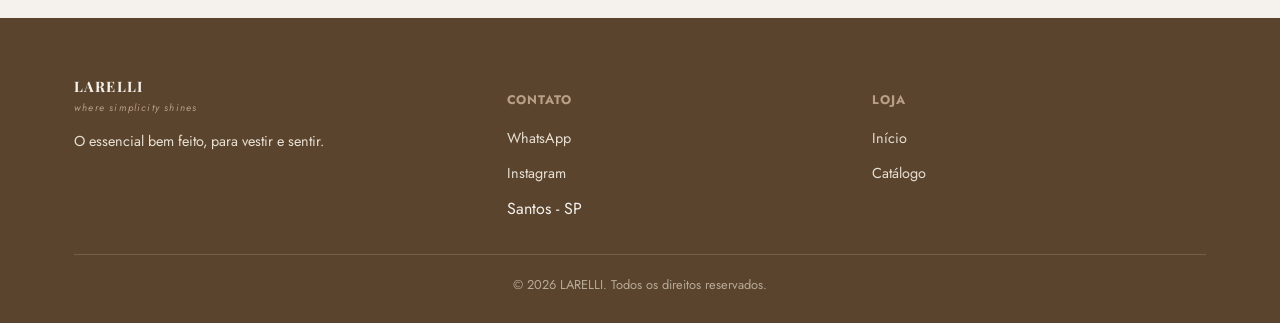
==== commit 08504670: "Corrige agrupamento de cores: tube top (6 cores), cropped alcinha e top vazado (multi-cor)" ====
--- a/catalogo.html
+++ b/catalogo.html
@@ -42,7 +42,7 @@
   <div class="grid-produtos" id="grid-produtos">
 
     <div class="produto-card" data-categoria="tops" data-nome="Tube Top" data-preco="R$ 59,90"
-         data-variantes='[{"nome":"Off-White","cor":"#F0E9DC","fotos":["assets/produtos/tube-top-off-white/01.jpeg","assets/produtos/tube-top-off-white/02.jpeg","assets/produtos/tube-top-off-white/03.jpeg","assets/produtos/tube-top-off-white/04.jpeg","assets/produtos/tube-top-off-white/05.jpeg","assets/produtos/tube-top-off-white/06.jpeg","assets/produtos/tube-top-off-white/07.jpeg"]},{"nome":"Vinho","cor":"#6E2A3A","fotos":["assets/produtos/tube-top-vinho/01.jpeg","assets/produtos/tube-top-vinho/02.jpeg","assets/produtos/tube-top-vinho/03.jpeg","assets/produtos/tube-top-vinho/04.jpeg","assets/produtos/tube-top-vinho/05.jpeg"]},{"nome":"Preto","cor":"#1A1A1A","fotos":["assets/produtos/tube-top-preto/01.jpeg","assets/produtos/tube-top-preto/02.jpeg","assets/produtos/tube-top-preto/03.jpeg"]},{"nome":"Amarelo","cor":"#F5EFC0","fotos":["assets/produtos/tube-top-amarelo/01.jpeg","assets/produtos/tube-top-amarelo/02.jpeg","assets/produtos/tube-top-amarelo/03.jpeg","assets/produtos/tube-top-amarelo/04.jpeg","assets/produtos/tube-top-amarelo/05.jpeg","assets/produtos/tube-top-amarelo/06.jpeg","assets/produtos/tube-top-amarelo/07.jpeg","assets/produtos/tube-top-amarelo/08.jpeg"]}]'>
+         data-variantes='[{"nome":"Off-White","cor":"#F0E9DC","fotos":["assets/produtos/tube-top-off-white/01.jpeg","assets/produtos/tube-top-off-white/02.jpeg","assets/produtos/tube-top-off-white/03.jpeg","assets/produtos/tube-top-off-white/04.jpeg","assets/produtos/tube-top-off-white/05.jpeg"]},{"nome":"Vinho","cor":"#6E2A3A","fotos":["assets/produtos/tube-top-vinho/01.jpeg","assets/produtos/tube-top-vinho/02.jpeg","assets/produtos/tube-top-vinho/03.jpeg","assets/produtos/tube-top-vinho/04.jpeg","assets/produtos/tube-top-vinho/05.jpeg"]},{"nome":"Preto","cor":"#1A1A1A","fotos":["assets/produtos/tube-top-preto/01.jpeg","assets/produtos/tube-top-preto/02.jpeg","assets/produtos/tube-top-preto/03.jpeg","assets/produtos/tube-top-preto/04.jpeg","assets/produtos/tube-top-preto/05.jpeg"]},{"nome":"Amarelo","cor":"#F5EFC0","fotos":["assets/produtos/tube-top-amarelo/01.jpeg","assets/produtos/tube-top-amarelo/02.jpeg","assets/produtos/tube-top-amarelo/03.jpeg"]},{"nome":"Rosa","cor":"#E8B9BE","fotos":["assets/produtos/tube-top-rosa/01.jpeg","assets/produtos/tube-top-rosa/02.jpeg","assets/produtos/tube-top-rosa/03.jpeg"]},{"nome":"Azul","cor":"#AFC0CE","fotos":["assets/produtos/tube-top-azul/01.jpeg","assets/produtos/tube-top-azul/02.jpeg"]}]'>
       <div class="produto-photo"><img src="assets/produtos/tube-top-off-white/01.jpeg" alt="Tube Top"></div>
       <div class="produto-info">
         <span class="categoria">Tops</span><h3>Tube Top</h3><span class="preco">R$ 59,90</span>
@@ -51,11 +51,12 @@
       </div>
     </div>
 
-    <div class="produto-card" data-categoria="tops" data-nome="Cropped Alcinha Branco" data-preco="R$ 79,99"
-         data-fotos='["assets/produtos/cropped-alcinha-branco/01.jpeg","assets/produtos/cropped-alcinha-branco/02.jpeg","assets/produtos/cropped-alcinha-branco/03.jpeg","assets/produtos/cropped-alcinha-branco/04.jpeg","assets/produtos/cropped-alcinha-branco/05.jpeg","assets/produtos/cropped-alcinha-branco/06.jpeg","assets/produtos/cropped-alcinha-branco/07.jpeg","assets/produtos/cropped-alcinha-branco/08.jpeg","assets/produtos/cropped-alcinha-branco/09.jpeg","assets/produtos/cropped-alcinha-branco/10.jpeg","assets/produtos/cropped-alcinha-branco/11.jpeg"]'>
-      <div class="produto-photo"><img src="assets/produtos/cropped-alcinha-branco/01.jpeg" alt="Cropped Alcinha Branco"></div>
+    <div class="produto-card" data-categoria="tops" data-nome="Cropped Alcinha" data-preco="R$ 79,99"
+         data-variantes='[{"nome":"Branco","cor":"#F0E9DC","fotos":["assets/produtos/cropped-alcinha-branco/01.jpeg","assets/produtos/cropped-alcinha-branco/02.jpeg","assets/produtos/cropped-alcinha-branco/03.jpeg","assets/produtos/cropped-alcinha-branco/04.jpeg"]},{"nome":"Preto","cor":"#1A1A1A","fotos":["assets/produtos/cropped-alcinha-preto/01.jpeg","assets/produtos/cropped-alcinha-preto/02.jpeg","assets/produtos/cropped-alcinha-preto/03.jpeg","assets/produtos/cropped-alcinha-preto/04.jpeg"]},{"nome":"Vinho","cor":"#6E2A3A","fotos":["assets/produtos/cropped-alcinha-vinho/01.jpeg","assets/produtos/cropped-alcinha-vinho/02.jpeg","assets/produtos/cropped-alcinha-vinho/03.jpeg"]}]'>
+      <div class="produto-photo"><img src="assets/produtos/cropped-alcinha-branco/01.jpeg" alt="Cropped Alcinha"></div>
       <div class="produto-info">
-        <span class="categoria">Tops</span><h3>Cropped Alcinha Branco</h3><span class="preco">R$ 79,99</span>
+        <span class="categoria">Tops</span><h3>Cropped Alcinha</h3><span class="preco">R$ 79,99</span>
+        <div class="variantes"></div>
         <a href="#" class="btn-whatsapp-card btn-wa-produto">Pedir pelo WhatsApp</a>
       </div>
     </div>
@@ -69,11 +70,12 @@
       </div>
     </div>
 
-    <div class="produto-card" data-categoria="tops" data-nome="Top Vazado Branco" data-preco="R$ 89,90"
-         data-fotos='["assets/produtos/top-vazado-branco/01.jpeg","assets/produtos/top-vazado-branco/02.jpeg"]'>
-      <div class="produto-photo"><img src="assets/produtos/top-vazado-branco/01.jpeg" alt="Top Vazado Branco"></div>
+    <div class="produto-card" data-categoria="tops" data-nome="Top Vazado" data-preco="R$ 89,90"
+         data-variantes='[{"nome":"Branco","cor":"#F0E9DC","fotos":["assets/produtos/top-vazado-branco/01.jpeg"]},{"nome":"Preto","cor":"#1A1A1A","fotos":["assets/produtos/top-vazado-preto/01.jpeg"]}]'>
+      <div class="produto-photo"><img src="assets/produtos/top-vazado-branco/01.jpeg" alt="Top Vazado"></div>
       <div class="produto-info">
-        <span class="categoria">Tops</span><h3>Top Vazado Branco</h3><span class="preco">R$ 89,90</span>
+        <span class="categoria">Tops</span><h3>Top Vazado</h3><span class="preco">R$ 89,90</span>
+        <div class="variantes"></div>
         <a href="#" class="btn-whatsapp-card btn-wa-produto">Pedir pelo WhatsApp</a>
       </div>
     </div>
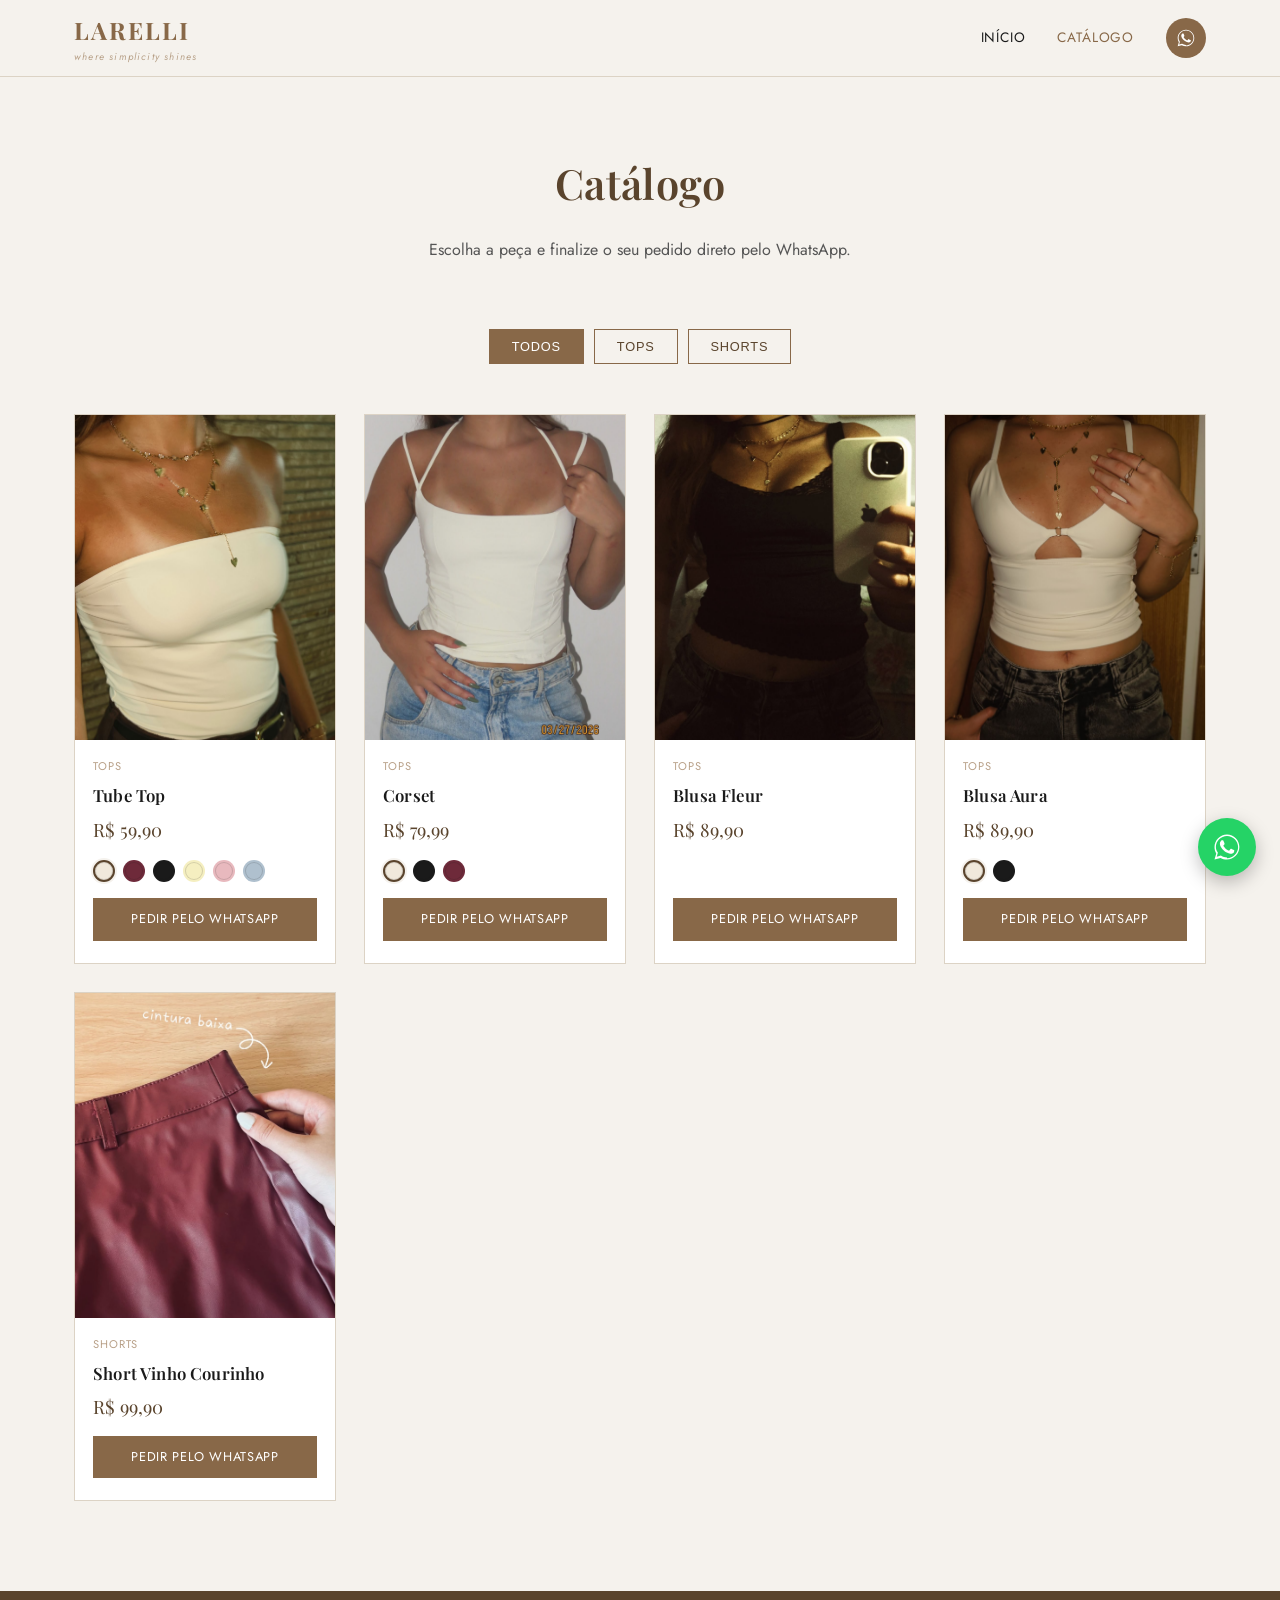
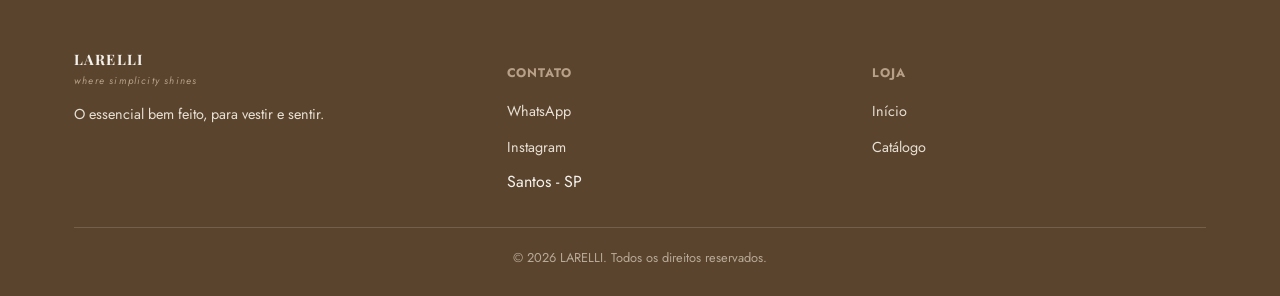
==== commit 5af13fcd: "Renomeia produtos: Corset, Blusa Fleur, Blusa Aura, Short Vinho Courinho" ====
--- a/catalogo.html
+++ b/catalogo.html
@@ -51,40 +51,40 @@
       </div>
     </div>
 
-    <div class="produto-card" data-categoria="tops" data-nome="Cropped Alcinha" data-preco="R$ 79,99"
+    <div class="produto-card" data-categoria="tops" data-nome="Corset" data-preco="R$ 79,99"
          data-variantes='[{"nome":"Branco","cor":"#F0E9DC","fotos":["assets/produtos/cropped-alcinha-branco/01.jpeg","assets/produtos/cropped-alcinha-branco/02.jpeg","assets/produtos/cropped-alcinha-branco/03.jpeg","assets/produtos/cropped-alcinha-branco/04.jpeg"]},{"nome":"Preto","cor":"#1A1A1A","fotos":["assets/produtos/cropped-alcinha-preto/01.jpeg","assets/produtos/cropped-alcinha-preto/02.jpeg","assets/produtos/cropped-alcinha-preto/03.jpeg","assets/produtos/cropped-alcinha-preto/04.jpeg"]},{"nome":"Vinho","cor":"#6E2A3A","fotos":["assets/produtos/cropped-alcinha-vinho/01.jpeg","assets/produtos/cropped-alcinha-vinho/02.jpeg","assets/produtos/cropped-alcinha-vinho/03.jpeg"]}]'>
-      <div class="produto-photo"><img src="assets/produtos/cropped-alcinha-branco/01.jpeg" alt="Cropped Alcinha"></div>
+      <div class="produto-photo"><img src="assets/produtos/cropped-alcinha-branco/01.jpeg" alt="Corset"></div>
       <div class="produto-info">
-        <span class="categoria">Tops</span><h3>Cropped Alcinha</h3><span class="preco">R$ 79,99</span>
+        <span class="categoria">Tops</span><h3>Corset</h3><span class="preco">R$ 79,99</span>
         <div class="variantes"></div>
         <a href="#" class="btn-whatsapp-card btn-wa-produto">Pedir pelo WhatsApp</a>
       </div>
     </div>
 
-    <div class="produto-card" data-categoria="tops" data-nome="Cami Renda Preta" data-preco="R$ 89,90"
+    <div class="produto-card" data-categoria="tops" data-nome="Blusa Fleur" data-preco="R$ 89,90"
          data-fotos='["assets/produtos/cami-renda-preta/01.jpeg","assets/produtos/cami-renda-preta/02.jpeg"]'>
-      <div class="produto-photo"><img src="assets/produtos/cami-renda-preta/01.jpeg" alt="Cami Renda Preta"></div>
+      <div class="produto-photo"><img src="assets/produtos/cami-renda-preta/01.jpeg" alt="Blusa Fleur"></div>
       <div class="produto-info">
-        <span class="categoria">Tops</span><h3>Cami Renda Preta</h3><span class="preco">R$ 89,90</span>
+        <span class="categoria">Tops</span><h3>Blusa Fleur</h3><span class="preco">R$ 89,90</span>
         <a href="#" class="btn-whatsapp-card btn-wa-produto">Pedir pelo WhatsApp</a>
       </div>
     </div>
 
-    <div class="produto-card" data-categoria="tops" data-nome="Top Vazado" data-preco="R$ 89,90"
+    <div class="produto-card" data-categoria="tops" data-nome="Blusa Aura" data-preco="R$ 89,90"
          data-variantes='[{"nome":"Branco","cor":"#F0E9DC","fotos":["assets/produtos/top-vazado-branco/01.jpeg"]},{"nome":"Preto","cor":"#1A1A1A","fotos":["assets/produtos/top-vazado-preto/01.jpeg"]}]'>
-      <div class="produto-photo"><img src="assets/produtos/top-vazado-branco/01.jpeg" alt="Top Vazado"></div>
+      <div class="produto-photo"><img src="assets/produtos/top-vazado-branco/01.jpeg" alt="Blusa Aura"></div>
       <div class="produto-info">
-        <span class="categoria">Tops</span><h3>Top Vazado</h3><span class="preco">R$ 89,90</span>
+        <span class="categoria">Tops</span><h3>Blusa Aura</h3><span class="preco">R$ 89,90</span>
         <div class="variantes"></div>
         <a href="#" class="btn-whatsapp-card btn-wa-produto">Pedir pelo WhatsApp</a>
       </div>
     </div>
 
-    <div class="produto-card" data-categoria="shorts" data-nome="Shorts Couro Sintético Vinho" data-preco="R$ 99,90"
+    <div class="produto-card" data-categoria="shorts" data-nome="Short Vinho Courinho" data-preco="R$ 99,90"
          data-fotos='["assets/produtos/shorts-couro-vinho/01.jpeg","assets/produtos/shorts-couro-vinho/02.jpeg","assets/produtos/shorts-couro-vinho/03.jpeg","assets/produtos/shorts-couro-vinho/04.jpeg"]'>
-      <div class="produto-photo"><img src="assets/produtos/shorts-couro-vinho/01.jpeg" alt="Shorts Couro Sintético Vinho"></div>
+      <div class="produto-photo"><img src="assets/produtos/shorts-couro-vinho/01.jpeg" alt="Short Vinho Courinho"></div>
       <div class="produto-info">
-        <span class="categoria">Shorts</span><h3>Shorts Couro Sintético Vinho</h3><span class="preco">R$ 99,90</span>
+        <span class="categoria">Shorts</span><h3>Short Vinho Courinho</h3><span class="preco">R$ 99,90</span>
         <a href="#" class="btn-whatsapp-card btn-wa-produto">Pedir pelo WhatsApp</a>
       </div>
     </div>
--- a/assets/css/style.css
+++ b/assets/css/style.css
@@ -305,9 +305,9 @@
   grid-template-columns: repeat(4, 1fr);
   gap: 4px;
 }
-.instagram-grid a { aspect-ratio: 1; overflow: hidden; position: relative; }
+.instagram-grid .instagram-photo { aspect-ratio: 1; overflow: hidden; position: relative; cursor: pointer; }
 .instagram-grid img { width: 100%; height: 100%; object-fit: cover; transition: transform 0.3s ease; }
-.instagram-grid a:hover img { transform: scale(1.06); }
+.instagram-grid .instagram-photo:hover img { transform: scale(1.06); }
 
 /* ---------- Catálogo ---------- */
 .catalogo-header { padding: 150px 0 30px; text-align: center; }
